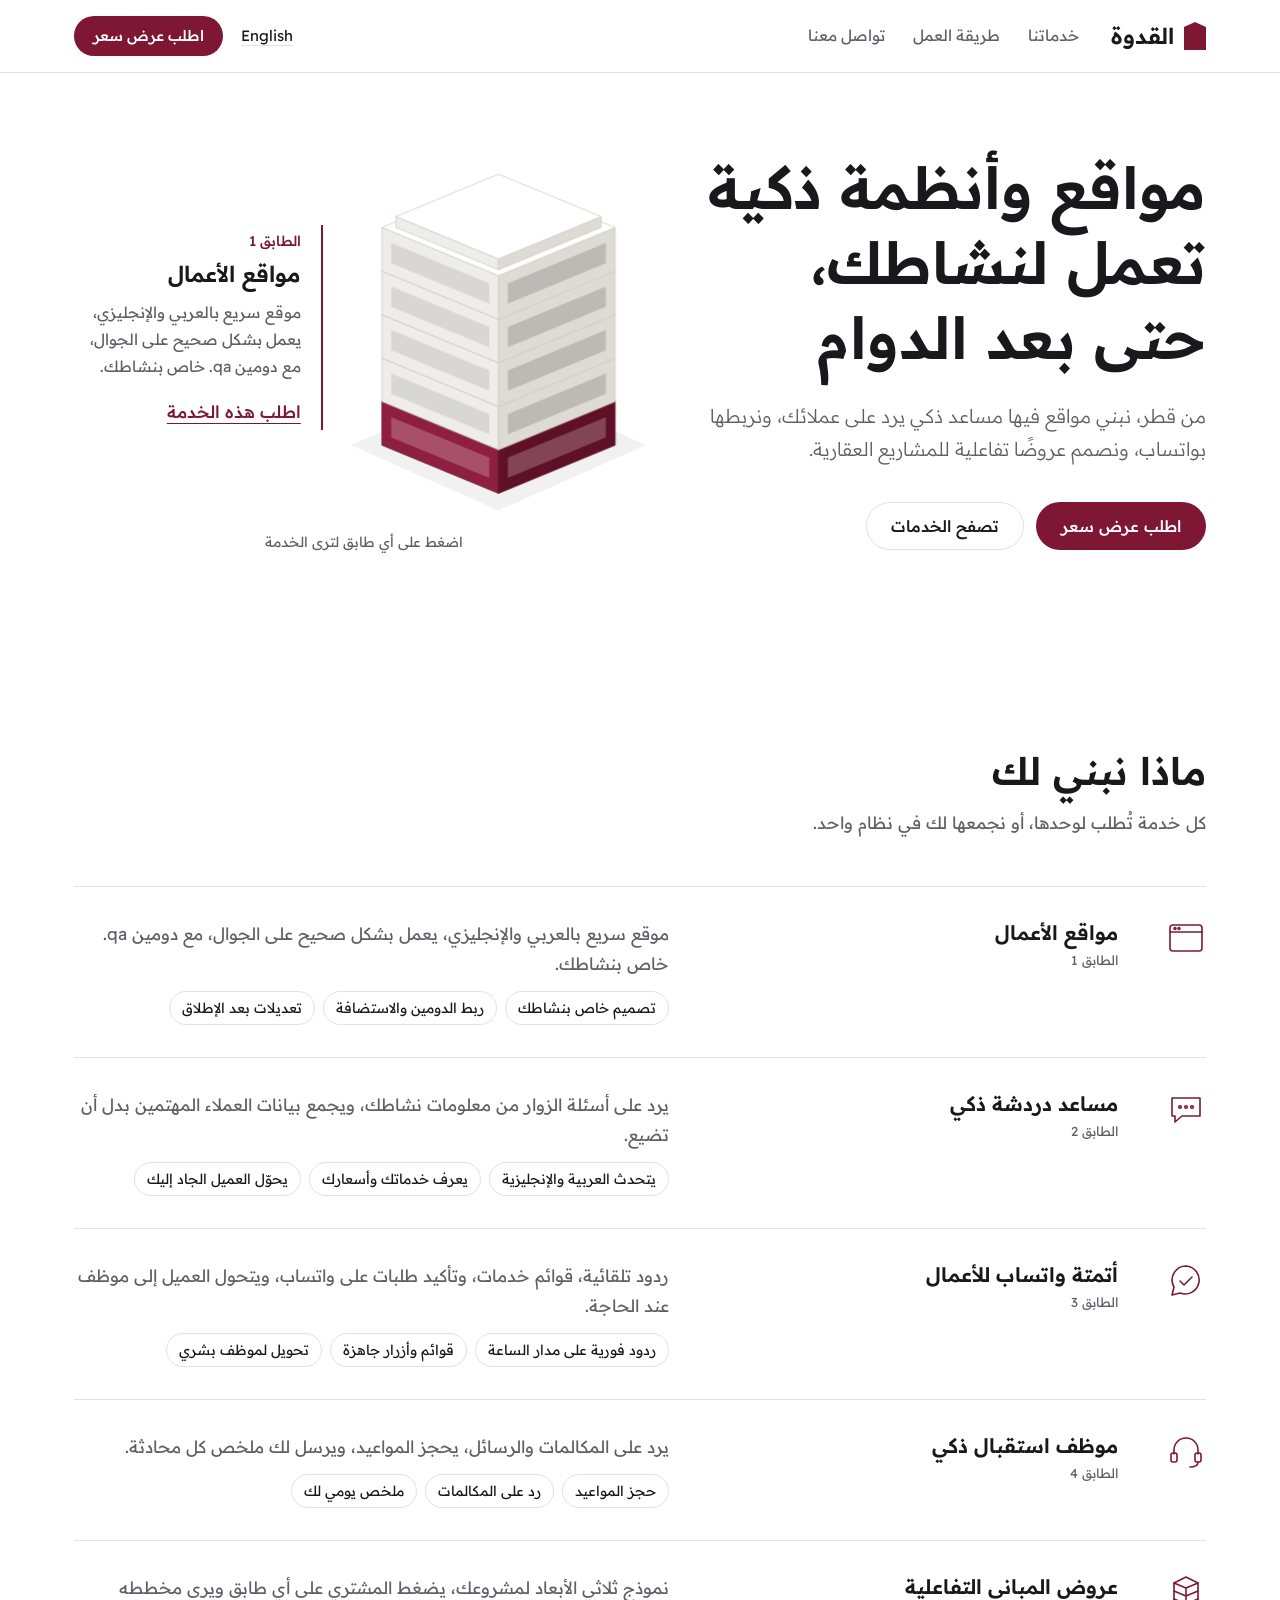
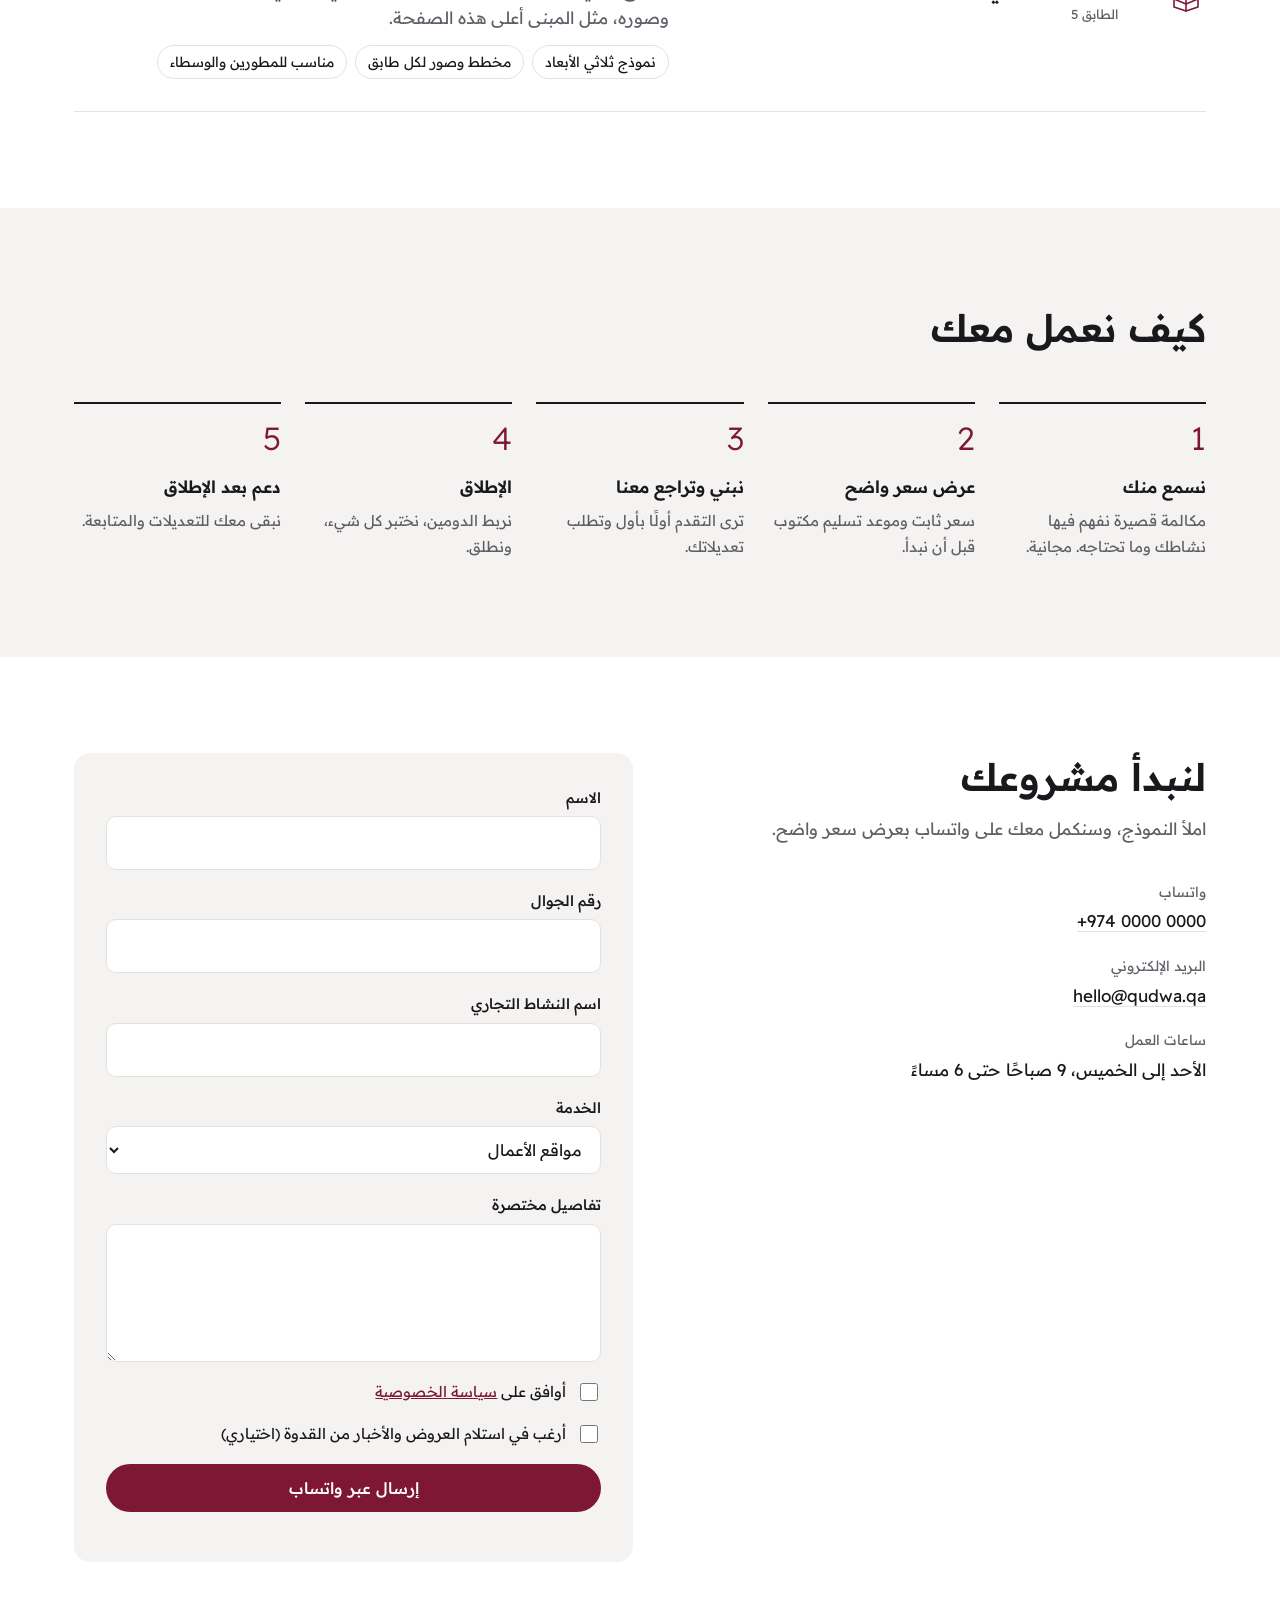
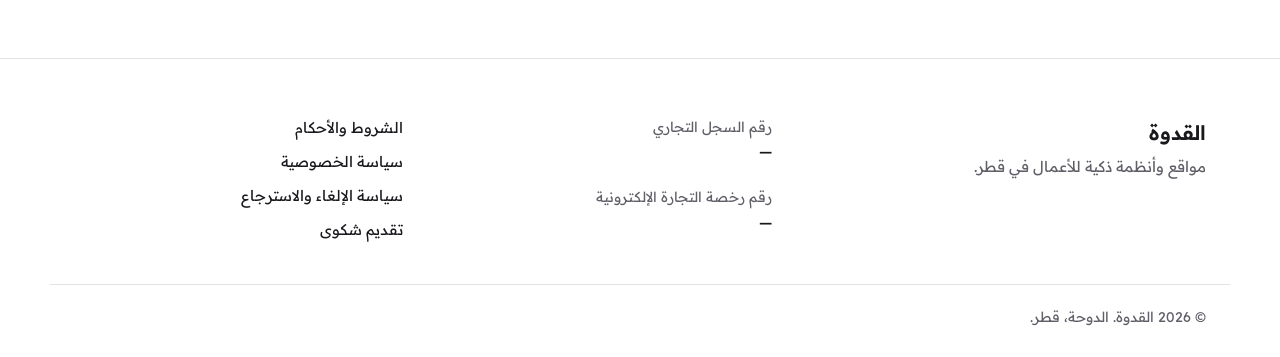
==== index.html @ f8dc0f09 "Add files via upload" ====
<!doctype html>
<html lang="ar" dir="rtl">
<head>
  <meta charset="utf-8">
  <meta name="viewport" content="width=device-width, initial-scale=1">
  <title>القدوة | Qudwa</title>
  <meta name="description" content="القدوة: مواقع وأنظمة ذكية للأعمال في قطر. مواقع، مساعد دردشة ذكي، أتمتة واتساب، موظف استقبال ذكي، وعروض تفاعلية للمباني.">
  <link rel="preconnect" href="https://fonts.googleapis.com">
  <link rel="preconnect" href="https://fonts.gstatic.com" crossorigin>
  <link href="https://fonts.googleapis.com/css2?family=Readex+Pro:wght@300;400;500;600;700&display=swap" rel="stylesheet">
  <link rel="stylesheet" href="styles.css">
</head>
<body>
  <a class="skip" href="#main" data-i18n="skip">تخطَّ إلى المحتوى</a>

  <header class="site-header">
    <div class="wrap header-inner">
      <a class="brand" href="#top" aria-label="Qudwa">
        <span class="brand-mark" aria-hidden="true"></span>
        <span class="brand-name" data-i18n="brand">القدوة</span>
      </a>
      <nav class="nav" aria-label="Main">
        <a href="#services" data-i18n="navServices">خدماتنا</a>
        <a href="#process" data-i18n="navProcess">طريقة العمل</a>
        <a href="#contact" data-i18n="navContact">تواصل معنا</a>
      </nav>
      <div class="header-actions">
        <button class="lang-btn" id="langBtn" type="button" lang="en">English</button>
        <a class="btn btn-primary btn-sm" href="#contact" data-i18n="ctaQuote">اطلب عرض سعر</a>
      </div>
    </div>
  </header>

  <main id="main">
    <!-- HERO: the building is the services menu -->
    <section class="hero" id="top">
      <div class="wrap hero-grid">
        <div class="hero-copy">
          <h1 data-i18n="heroTitle">مواقع وأنظمة ذكية تعمل لنشاطك، حتى بعد الدوام</h1>
          <p class="lead" data-i18n="heroLead">من قطر، نبني مواقع فيها مساعد ذكي يرد على عملائك، ونربطها بواتساب، ونصمم عروضًا تفاعلية للمشاريع العقارية.</p>
          <div class="hero-actions">
            <a class="btn btn-primary" href="#contact" data-i18n="ctaQuote">اطلب عرض سعر</a>
            <a class="btn btn-ghost" href="#services" data-i18n="ctaServices">تصفح الخدمات</a>
          </div>
        </div>

        <div class="tower-wrap">
          <svg class="tower" id="tower" viewBox="0 0 400 450" role="group" aria-labelledby="towerHint"></svg>
          <div class="floor-panel" id="floorPanel" aria-live="polite">
            <p class="floor-num" id="floorNum"></p>
            <h2 class="floor-title" id="floorTitle"></h2>
            <p class="floor-text" id="floorText"></p>
            <a class="floor-link" id="floorLink" href="#contact" data-i18n="floorCta">اطلب هذه الخدمة</a>
          </div>
          <p class="tower-hint" id="towerHint" data-i18n="towerHint">اضغط على أي طابق لترى الخدمة</p>
        </div>
      </div>
    </section>

    <!-- SERVICES -->
    <section class="section" id="services">
      <div class="wrap">
        <h2 class="section-title" data-i18n="servicesTitle">ماذا نبني لك</h2>
        <p class="section-lead" data-i18n="servicesLead">كل خدمة تُطلب لوحدها، أو نجمعها لك في نظام واحد.</p>
        <div class="service-list" id="serviceList"></div>
      </div>
    </section>

    <!-- PROCESS (a real sequence) -->
    <section class="section section-stone" id="process">
      <div class="wrap">
        <h2 class="section-title" data-i18n="processTitle">كيف نعمل معك</h2>
        <ol class="steps" id="steps"></ol>
      </div>
    </section>

    <!-- CONTACT / QUOTE -->
    <section class="section" id="contact">
      <div class="wrap contact-grid">
        <div class="contact-copy">
          <h2 class="section-title" data-i18n="contactTitle">لنبدأ مشروعك</h2>
          <p class="section-lead" data-i18n="contactLead">املأ النموذج، وسنكمل معك على واتساب بعرض سعر واضح.</p>
          <dl class="contact-direct">
            <div>
              <dt data-i18n="labelWhatsapp">واتساب</dt>
              <dd><a href="#" class="js-wa-link" dir="ltr">+974 0000 0000</a></dd>
            </div>
            <div>
              <dt data-i18n="labelEmail">البريد الإلكتروني</dt>
              <dd><a href="mailto:hello@qudwa.qa" dir="ltr">hello@qudwa.qa</a></dd>
            </div>
            <div>
              <dt data-i18n="labelHours">ساعات العمل</dt>
              <dd data-i18n="hours">الأحد إلى الخميس، 9 صباحًا حتى 6 مساءً</dd>
            </div>
          </dl>
        </div>

        <form class="quote-form" id="quoteForm" novalidate>
          <div class="field">
            <label for="fName" data-i18n="fName">الاسم</label>
            <input id="fName" name="name" type="text" autocomplete="name" required>
          </div>
          <div class="field">
            <label for="fPhone" data-i18n="fPhone">رقم الجوال</label>
            <input id="fPhone" name="phone" type="tel" autocomplete="tel" dir="ltr" required>
          </div>
          <div class="field">
            <label for="fBiz" data-i18n="fBiz">اسم النشاط التجاري</label>
            <input id="fBiz" name="business" type="text" autocomplete="organization">
          </div>
          <div class="field">
            <label for="fService" data-i18n="fService">الخدمة</label>
            <select id="fService" name="service"></select>
          </div>
          <div class="field">
            <label for="fMsg" data-i18n="fMsg">تفاصيل مختصرة</label>
            <textarea id="fMsg" name="message" rows="4"></textarea>
          </div>
          <label class="check">
            <input type="checkbox" id="fPrivacy" required>
            <span data-i18n-html="fPrivacy">أوافق على <a href="privacy.html">سياسة الخصوصية</a></span>
          </label>
          <label class="check">
            <input type="checkbox" id="fMarketing">
            <span data-i18n="fMarketing">أرغب في استلام العروض والأخبار من القدوة (اختياري)</span>
          </label>
          <p class="form-error" id="formError" role="alert"></p>
          <button class="btn btn-primary btn-block" type="submit" data-i18n="fSubmit">إرسال عبر واتساب</button>
          <a class="wa-open" id="waOpen" href="#" target="_blank" rel="noopener" hidden></a>
        </form>
      </div>
    </section>
  </main>

  <footer class="site-footer">
    <div class="wrap footer-grid">
      <div>
        <p class="footer-brand" data-i18n="brand">القدوة</p>
        <p class="footer-tag" data-i18n="footerTag">مواقع وأنظمة ذكية للأعمال في قطر.</p>
      </div>
      <dl class="legal">
        <div><dt data-i18n="crLabel">رقم السجل التجاري</dt><dd>—</dd></div>
        <div><dt data-i18n="licLabel">رقم رخصة التجارة الإلكترونية</dt><dd>—</dd></div>
      </dl>
      <nav class="footer-links" aria-label="Legal">
        <a href="terms.html" data-i18n="linkTerms">الشروط والأحكام</a>
        <a href="privacy.html" data-i18n="linkPrivacy">سياسة الخصوصية</a>
        <a href="refunds.html" data-i18n="linkRefunds">سياسة الإلغاء والاسترجاع</a>
        <a href="complaints.html" data-i18n="linkComplaints">تقديم شكوى</a>
      </nav>
    </div>
    <div class="wrap footer-bottom">
      <p data-i18n="copyright">© 2026 القدوة. الدوحة، قطر.</p>
    </div>
  </footer>

  <script src="script.js"></script>
</body>
</html>
---- styles.css ----
/* Qudwa — clean, premium. Qatar maroon is the only accent. */
:root {
  --bg: #ffffff;
  --stone: #f4f3f1;
  --ink: #18181d;
  --muted: #5f5f68;
  --line: #e4e2de;
  --maroon: #7d1734;
  --maroon-deep: #5e1027;
  --maroon-soft: #f7ecef;
  --radius: 10px;
  --wrap: 1180px;
  color-scheme: light;
}

*, *::before, *::after { box-sizing: border-box; }
html { scroll-behavior: smooth; }
@media (prefers-reduced-motion: reduce) { html { scroll-behavior: auto; } }

body::before { content: ""; position: fixed; inset: 0 0 auto; height: env(safe-area-inset-top, 0px); z-index: 60; background: var(--bg); }
body {
  margin: 0;
  background: var(--bg);
  color: var(--ink);
  font-family: "Readex Pro", system-ui, sans-serif;
  font-size: 1.0625rem;
  line-height: 1.75;
  -webkit-font-smoothing: antialiased;
}
html[lang="en"] body { line-height: 1.6; }

img, svg { display: block; max-width: 100%; }
a { color: inherit; }
h1, h2, h3, p { margin: 0; }

:focus-visible { outline: 2px solid var(--maroon); outline-offset: 3px; border-radius: 4px; }

.wrap { width: 100%; max-width: var(--wrap); margin-inline: auto;
  padding-left: max(24px, env(safe-area-inset-left, 0px)); padding-right: max(24px, env(safe-area-inset-right, 0px)); }
@media (max-width: 600px) { .wrap { padding-left: max(16px, env(safe-area-inset-left, 0px)); padding-right: max(16px, env(safe-area-inset-right, 0px)); } }

.skip {
  position: absolute; inset-inline-start: 16px; top: -60px;
  background: var(--ink); color: #fff; padding: 8px 14px; border-radius: 6px; z-index: 100;
}
.skip:focus { top: 12px; }

/* ---------- Buttons ---------- */
.btn {
  display: inline-flex; align-items: center; justify-content: center;
  min-height: 48px; padding: 0 24px; border-radius: 999px;
  font: inherit; font-weight: 500; font-size: 1rem; text-decoration: none;
  border: 1px solid transparent; cursor: pointer; transition: background .15s, color .15s, border-color .15s;
}
.btn-primary { background: var(--maroon); color: #fff; }
.btn-primary:hover { background: var(--maroon-deep); }
.btn-ghost { border-color: var(--line); color: var(--ink); background: transparent; }
.btn-ghost:hover { border-color: var(--ink); }
.btn-sm { min-height: 40px; padding: 0 18px; font-size: .9375rem; }
.btn-block { width: 100%; }

/* ---------- Header ---------- */
.site-header {
  position: sticky; top: env(safe-area-inset-top, 0px); z-index: 50;
  background: rgba(255,255,255,.92);
  backdrop-filter: saturate(1.4) blur(10px);
  border-bottom: 1px solid var(--line);
}
.header-inner { display: flex; align-items: center; gap: 32px; min-height: 72px; }
.brand { display: flex; align-items: center; gap: 10px; text-decoration: none; }
.brand-mark {
  width: 22px; height: 28px; background: var(--maroon);
  clip-path: polygon(50% 0, 100% 18%, 100% 100%, 0 100%, 0 18%);
}
.brand-name { font-weight: 600; font-size: 1.375rem; letter-spacing: 0; }
html[lang="en"] .brand-name { letter-spacing: -.01em; }
.nav { display: flex; gap: 28px; margin-inline-end: auto; }
.nav a { text-decoration: none; color: var(--muted); font-size: .9688rem; }
.nav a:hover { color: var(--ink); }
.header-actions { display: flex; align-items: center; gap: 12px; }
.lang-btn {
  font: inherit; font-size: .9375rem; background: none; border: 0; color: var(--ink);
  padding: 8px 6px; cursor: pointer; text-decoration: underline; text-underline-offset: 4px;
  text-decoration-color: var(--line);
}
.lang-btn:hover { text-decoration-color: var(--ink); }

@media (max-width: 820px) {
  .nav { display: none; }
  .header-inner { justify-content: space-between; gap: 12px; }
}
@media (max-width: 420px) {
  .header-actions .btn { display: none; }
}

/* ---------- Hero ---------- */
.hero { padding: 72px 0 96px; }
.hero-grid {
  display: grid; grid-template-columns: 1fr 1.15fr; gap: 48px; align-items: center;
}
.hero h1 {
  font-size: clamp(2.125rem, 4.6vw, 3.625rem);
  font-weight: 600; line-height: 1.3; max-width: 15ch;
}
html[lang="en"] .hero h1 { line-height: 1.12; letter-spacing: -.02em; max-width: 16ch; }
.lead { margin-top: 24px; font-size: 1.1875rem; color: var(--muted); max-width: 46ch; font-weight: 300; }
.hero-actions { display: flex; flex-wrap: wrap; gap: 12px; margin-top: 36px; }

.tower-wrap {
  position: relative;
  display: grid; grid-template-columns: minmax(0, 1.25fr) minmax(0, 1fr);
  align-items: center; gap: 20px;
}
.tower { width: 100%; height: auto; overflow: visible; }
.tower-hint {
  grid-column: 1 / -1; font-size: .875rem; color: var(--muted); text-align: center;
}

.floor { cursor: pointer; outline: none; }
.floor .f-top   { fill: #ffffff; stroke: #cfcbc4; stroke-width: 1; }
.floor .f-left  { fill: #efedea; stroke: #cfcbc4; stroke-width: 1; }
.floor .f-right { fill: #dedad4; stroke: #cfcbc4; stroke-width: 1; }
.floor .f-glass { fill: rgba(24,24,29,.10); }
.floor .f-glass-r { fill: rgba(24,24,29,.16); }
.floor { transition: transform .25s ease; }
.floor:hover .f-left, .floor:focus-visible .f-left { fill: #e8d6db; }
.floor:hover .f-right, .floor:focus-visible .f-right { fill: #d9bfc7; }
.floor.is-active .f-top   { fill: #a63558; stroke: var(--maroon-deep); }
.floor.is-active .f-left  { fill: #8f1f40; stroke: var(--maroon-deep); }
.floor.is-active .f-right { fill: var(--maroon-deep); stroke: var(--maroon-deep); }
.floor.is-active .f-glass, .floor.is-active .f-glass-r { fill: rgba(255,255,255,.22); }
.floor:focus-visible .f-left { stroke: var(--maroon); stroke-width: 2; }
.roof .f-top   { fill: #fff;    stroke: #cfcbc4; }
.roof .f-left  { fill: #efedea; stroke: #cfcbc4; }
.roof .f-right { fill: #dedad4; stroke: #cfcbc4; }
.ground { fill: rgba(24,24,29,.06); }

/* the one orchestrated moment: floors stack up on load */
@media (prefers-reduced-motion: no-preference) {
  .tower.is-building .floor, .tower.is-building .roof {
    animation: rise .55s cubic-bezier(.2,.8,.2,1) both;
    animation-delay: calc(var(--i) * 110ms + 150ms);
  }
  .floor-panel.is-entering { animation: fadeIn .4s ease both .85s; }
}
@keyframes rise { from { opacity: 0; transform: translateY(-36px); } to { opacity: 1; transform: none; } }
@keyframes fadeIn { from { opacity: 0; } to { opacity: 1; } }

.floor-panel {
  border-inline-start: 2px solid var(--maroon);
  padding: 4px 0 4px 0; padding-inline-start: 20px;
  min-height: 200px;
}
.floor-num { font-size: .875rem; color: var(--maroon); font-weight: 500; }
.floor-title { font-size: 1.375rem; font-weight: 600; margin-top: 6px; line-height: 1.35; }
.floor-text { margin-top: 10px; color: var(--muted); font-size: .9688rem; }
.floor-link {
  display: inline-block; margin-top: 16px; color: var(--maroon); font-weight: 500;
  text-underline-offset: 5px;
}

@media (max-width: 960px) {
  .hero { padding: 48px 0 72px; }
  .hero-grid { grid-template-columns: 1fr; gap: 48px; }
  .hero h1 { max-width: 20ch; }
}
@media (max-width: 560px) {
  .tower-wrap { grid-template-columns: 1fr; }
  .tower { max-width: 300px; margin-inline: auto; }
  .floor-panel { min-height: 0; }
}

/* ---------- Sections ---------- */
.section { padding: 96px 0; }
.section-stone { background: var(--stone); }
.section-title { font-size: clamp(1.75rem, 3vw, 2.375rem); font-weight: 600; line-height: 1.3; }
html[lang="en"] .section-title { letter-spacing: -.015em; line-height: 1.2; }
.section-lead { margin-top: 12px; color: var(--muted); max-width: 52ch; }
@media (max-width: 600px) { .section { padding: 64px 0; } }

/* Services: rows, not cards */
.service-list { margin-top: 48px; border-top: 1px solid var(--line); }
.service {
  display: grid; grid-template-columns: 64px minmax(0, 1fr) minmax(0, 1.4fr);
  gap: 24px; padding: 32px 0; border-bottom: 1px solid var(--line);
  scroll-margin-top: 96px;
}
.service.is-highlight { background: linear-gradient(to left, var(--maroon-soft), transparent 70%); }
html[dir="ltr"] .service.is-highlight { background: linear-gradient(to right, var(--maroon-soft), transparent 70%); }
.service-icon { width: 40px; height: 40px; color: var(--maroon); }
.service h3 { font-size: 1.25rem; font-weight: 600; line-height: 1.4; }
.service-floor { display: block; font-size: .8125rem; color: var(--muted); font-weight: 400; margin-top: 4px; }
.service p { color: var(--muted); }
.service ul { margin: 12px 0 0; padding: 0; list-style: none; display: flex; flex-wrap: wrap; gap: 8px; }
.service li {
  font-size: .875rem; padding: 4px 12px; border: 1px solid var(--line); border-radius: 999px; color: var(--ink);
}
@media (max-width: 760px) {
  .service { grid-template-columns: 40px 1fr; gap: 16px; }
  .service-body { grid-column: 2; }
}

/* Process: genuinely ordered */
.steps {
  list-style: none; margin: 48px 0 0; padding: 0;
  display: grid; grid-template-columns: repeat(5, minmax(0, 1fr)); gap: 24px;
}
.step { border-top: 2px solid var(--ink); padding-top: 18px; }
.step-n { font-size: 2rem; font-weight: 300; color: var(--maroon); line-height: 1; }
.step h3 { font-size: 1.0625rem; font-weight: 600; margin-top: 14px; }
.step p { font-size: .9375rem; color: var(--muted); margin-top: 6px; }
@media (max-width: 960px) { .steps { grid-template-columns: repeat(2, minmax(0, 1fr)); } }
@media (max-width: 520px) { .steps { grid-template-columns: 1fr; } }

/* Contact */
.contact-grid { display: grid; grid-template-columns: 1fr 1.1fr; gap: 64px; align-items: start; }
.contact-direct { margin: 36px 0 0; display: grid; gap: 18px; }
.contact-direct dt { font-size: .875rem; color: var(--muted); }
.contact-direct dd { margin: 2px 0 0; font-size: 1.0625rem; }
.contact-direct a { text-decoration: none; border-bottom: 1px solid var(--line); }
.contact-direct a:hover { border-color: var(--ink); }
@media (max-width: 860px) { .contact-grid { grid-template-columns: 1fr; gap: 40px; } }

.quote-form {
  background: var(--stone); border-radius: 16px; padding: 32px; display: grid; gap: 18px;
}
@media (max-width: 520px) { .quote-form { padding: 20px; } }
.field { display: grid; gap: 6px; }
.field label { font-size: .9063rem; font-weight: 500; }
.field input, .field select, .field textarea {
  font: inherit; font-size: 1rem; color: var(--ink);
  background: #fff; border: 1px solid var(--line); border-radius: var(--radius);
  padding: 12px 14px; width: 100%;
}
.field textarea { resize: vertical; }
.field input:focus, .field select:focus, .field textarea:focus {
  outline: none; border-color: var(--maroon); box-shadow: 0 0 0 3px var(--maroon-soft);
}
html[dir="rtl"] .field input[dir="ltr"] { text-align: right; }
.field input[aria-invalid="true"] { border-color: #b3261e; }
.check { display: flex; gap: 10px; align-items: flex-start; font-size: .9375rem; line-height: 1.6; }
.check input { width: 18px; height: 18px; margin-top: 3px; accent-color: var(--maroon); flex: none; }
.check a { color: var(--maroon); }
.form-error { color: #b3261e; font-size: .9375rem; min-height: 0; }
.form-error:empty { display: none; }

/* Footer */
.site-footer { border-top: 1px solid var(--line); padding: 56px 0 28px; font-size: .9375rem; }
.footer-grid { display: grid; grid-template-columns: 1.2fr 1fr 1fr; gap: 40px; }
.footer-brand { font-weight: 600; font-size: 1.25rem; }
.footer-tag { color: var(--muted); margin-top: 4px; }
.legal { margin: 0; display: grid; gap: 12px; }
.legal dt { color: var(--muted); font-size: .875rem; }
.legal dd { margin: 0; font-weight: 500; }
.footer-links { display: grid; gap: 8px; align-content: start; }
.footer-links a { text-decoration: none; color: var(--ink); }
.footer-links a:hover { text-decoration: underline; text-underline-offset: 4px; }
.footer-bottom { margin-top: 40px; padding-top: 20px; border-top: 1px solid var(--line); color: var(--muted); font-size: .875rem; }
@media (max-width: 760px) { .footer-grid { grid-template-columns: 1fr; gap: 28px; } }

.wa-open { display: inline-flex; justify-self: start; color: var(--maroon); font-weight: 500; text-underline-offset: 5px; }
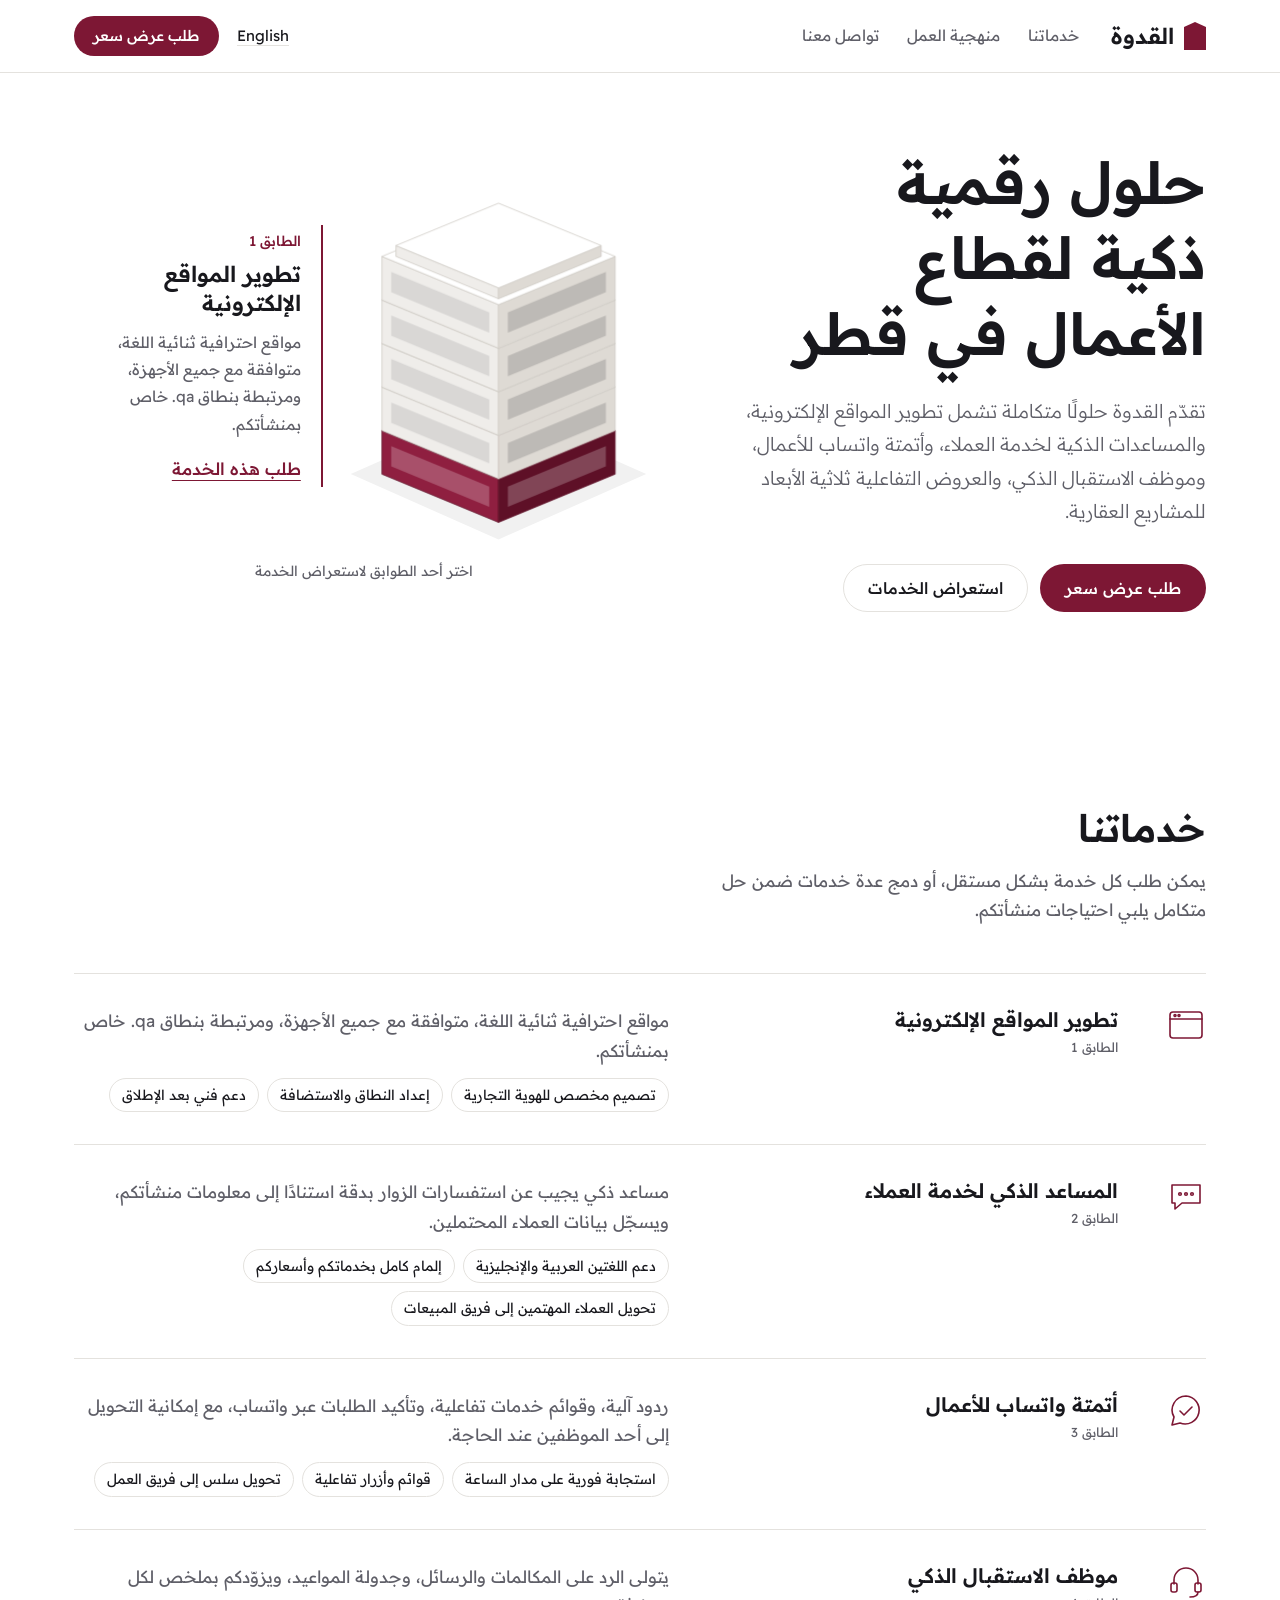
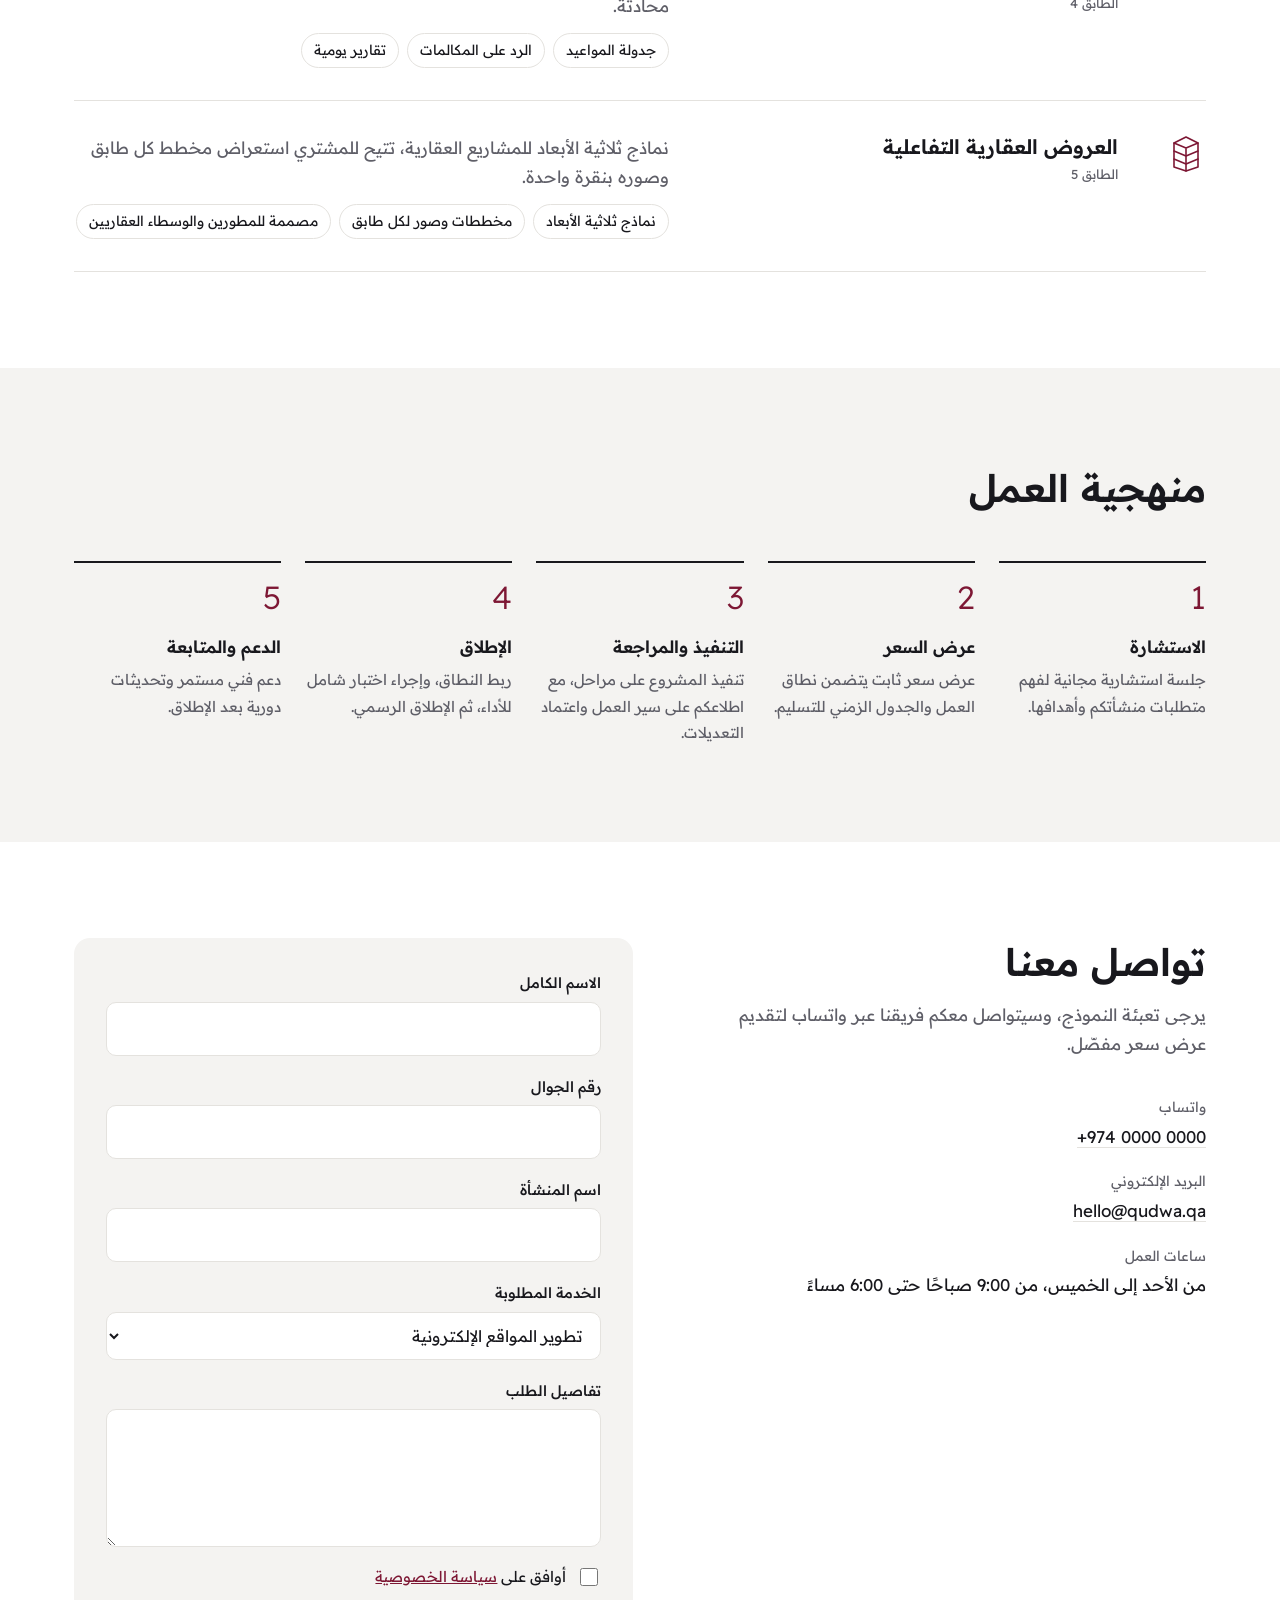
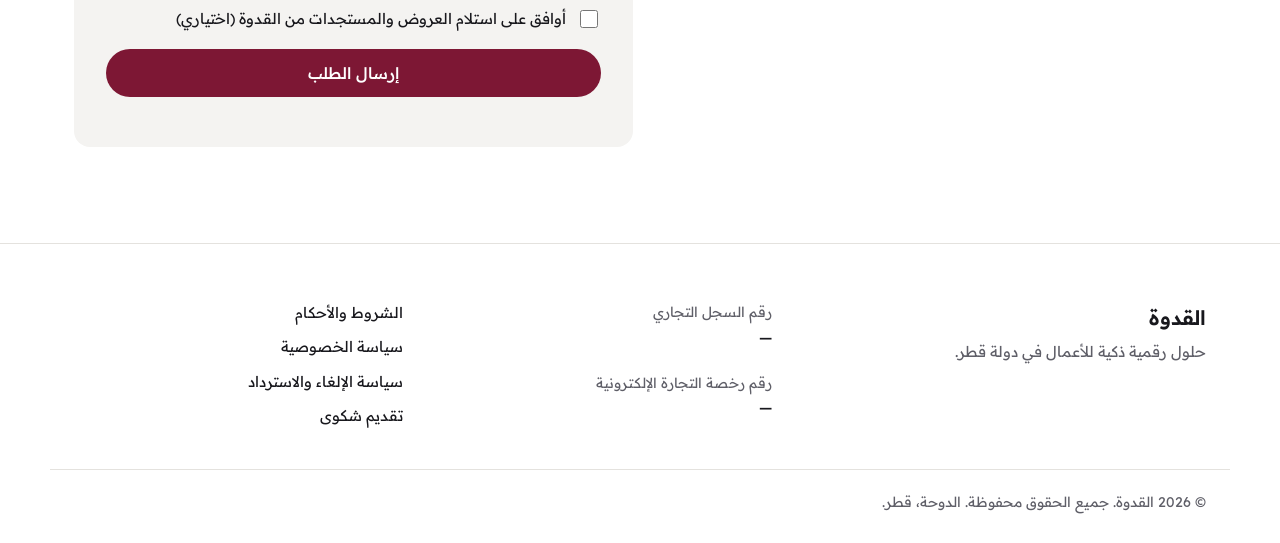
==== commit 666dc78d: "Rewrite site copy in a professional tone (Arabic and English) Co-Authored-By: Claude Opus 5.5 <norep" ====
--- a/index.html
+++ b/index.html
@@ -4,14 +4,14 @@
   <meta charset="utf-8">
   <meta name="viewport" content="width=device-width, initial-scale=1">
   <title>القدوة | Qudwa</title>
-  <meta name="description" content="القدوة: مواقع وأنظمة ذكية للأعمال في قطر. مواقع، مساعد دردشة ذكي، أتمتة واتساب، موظف استقبال ذكي، وعروض تفاعلية للمباني.">
+  <meta name="description" content="القدوة: حلول رقمية ذكية للأعمال في دولة قطر. مواقع، مساعد دردشة ذكي، أتمتة واتساب، موظف استقبال ذكي، وعروض تفاعلية للمباني.">
   <link rel="preconnect" href="https://fonts.googleapis.com">
   <link rel="preconnect" href="https://fonts.gstatic.com" crossorigin>
   <link href="https://fonts.googleapis.com/css2?family=Readex+Pro:wght@300;400;500;600;700&display=swap" rel="stylesheet">
   <link rel="stylesheet" href="styles.css">
 </head>
 <body>
-  <a class="skip" href="#main" data-i18n="skip">تخطَّ إلى المحتوى</a>
+  <a class="skip" href="#main" data-i18n="skip">الانتقال إلى المحتوى</a>
 
   <header class="site-header">
     <div class="wrap header-inner">
@@ -21,12 +21,12 @@
       </a>
       <nav class="nav" aria-label="Main">
         <a href="#services" data-i18n="navServices">خدماتنا</a>
-        <a href="#process" data-i18n="navProcess">طريقة العمل</a>
+        <a href="#process" data-i18n="navProcess">منهجية العمل</a>
         <a href="#contact" data-i18n="navContact">تواصل معنا</a>
       </nav>
       <div class="header-actions">
         <button class="lang-btn" id="langBtn" type="button" lang="en">English</button>
-        <a class="btn btn-primary btn-sm" href="#contact" data-i18n="ctaQuote">اطلب عرض سعر</a>
+        <a class="btn btn-primary btn-sm" href="#contact" data-i18n="ctaQuote">طلب عرض سعر</a>
       </div>
     </div>
   </header>
@@ -36,11 +36,11 @@
     <section class="hero" id="top">
       <div class="wrap hero-grid">
         <div class="hero-copy">
-          <h1 data-i18n="heroTitle">مواقع وأنظمة ذكية تعمل لنشاطك، حتى بعد الدوام</h1>
+          <h1 data-i18n="heroTitle">حلول رقمية ذكية لقطاع الأعمال في قطر</h1>
           <p class="lead" data-i18n="heroLead">من قطر، نبني مواقع فيها مساعد ذكي يرد على عملائك، ونربطها بواتساب، ونصمم عروضًا تفاعلية للمشاريع العقارية.</p>
           <div class="hero-actions">
-            <a class="btn btn-primary" href="#contact" data-i18n="ctaQuote">اطلب عرض سعر</a>
-            <a class="btn btn-ghost" href="#services" data-i18n="ctaServices">تصفح الخدمات</a>
+            <a class="btn btn-primary" href="#contact" data-i18n="ctaQuote">طلب عرض سعر</a>
+            <a class="btn btn-ghost" href="#services" data-i18n="ctaServices">استعراض الخدمات</a>
           </div>
         </div>
 
@@ -126,7 +126,7 @@
             <span data-i18n="fMarketing">أرغب في استلام العروض والأخبار من القدوة (اختياري)</span>
           </label>
           <p class="form-error" id="formError" role="alert"></p>
-          <button class="btn btn-primary btn-block" type="submit" data-i18n="fSubmit">إرسال عبر واتساب</button>
+          <button class="btn btn-primary btn-block" type="submit" data-i18n="fSubmit">إرسال الطلب</button>
           <a class="wa-open" id="waOpen" href="#" target="_blank" rel="noopener" hidden></a>
         </form>
       </div>
@@ -137,7 +137,7 @@
     <div class="wrap footer-grid">
       <div>
         <p class="footer-brand" data-i18n="brand">القدوة</p>
-        <p class="footer-tag" data-i18n="footerTag">مواقع وأنظمة ذكية للأعمال في قطر.</p>
+        <p class="footer-tag" data-i18n="footerTag">حلول رقمية ذكية للأعمال في دولة قطر.</p>
       </div>
       <dl class="legal">
         <div><dt data-i18n="crLabel">رقم السجل التجاري</dt><dd>—</dd></div>
@@ -146,12 +146,12 @@
       <nav class="footer-links" aria-label="Legal">
         <a href="terms.html" data-i18n="linkTerms">الشروط والأحكام</a>
         <a href="privacy.html" data-i18n="linkPrivacy">سياسة الخصوصية</a>
-        <a href="refunds.html" data-i18n="linkRefunds">سياسة الإلغاء والاسترجاع</a>
+        <a href="refunds.html" data-i18n="linkRefunds">سياسة الإلغاء والاسترداد</a>
         <a href="complaints.html" data-i18n="linkComplaints">تقديم شكوى</a>
       </nav>
     </div>
     <div class="wrap footer-bottom">
-      <p data-i18n="copyright">© 2026 القدوة. الدوحة، قطر.</p>
+      <p data-i18n="copyright">© 2026 القدوة. جميع الحقوق محفوظة. الدوحة، قطر.</p>
     </div>
   </footer>
 
--- a/styles.css
+++ b/styles.css
@@ -100,7 +100,7 @@
 }
 .hero h1 {
   font-size: clamp(2.125rem, 4.6vw, 3.625rem);
-  font-weight: 600; line-height: 1.3; max-width: 15ch;
+  font-weight: 600; line-height: 1.3; max-width: 15ch; text-wrap: balance;
 }
 html[lang="en"] .hero h1 { line-height: 1.12; letter-spacing: -.02em; max-width: 16ch; }
 .lead { margin-top: 24px; font-size: 1.1875rem; color: var(--muted); max-width: 46ch; font-weight: 300; }
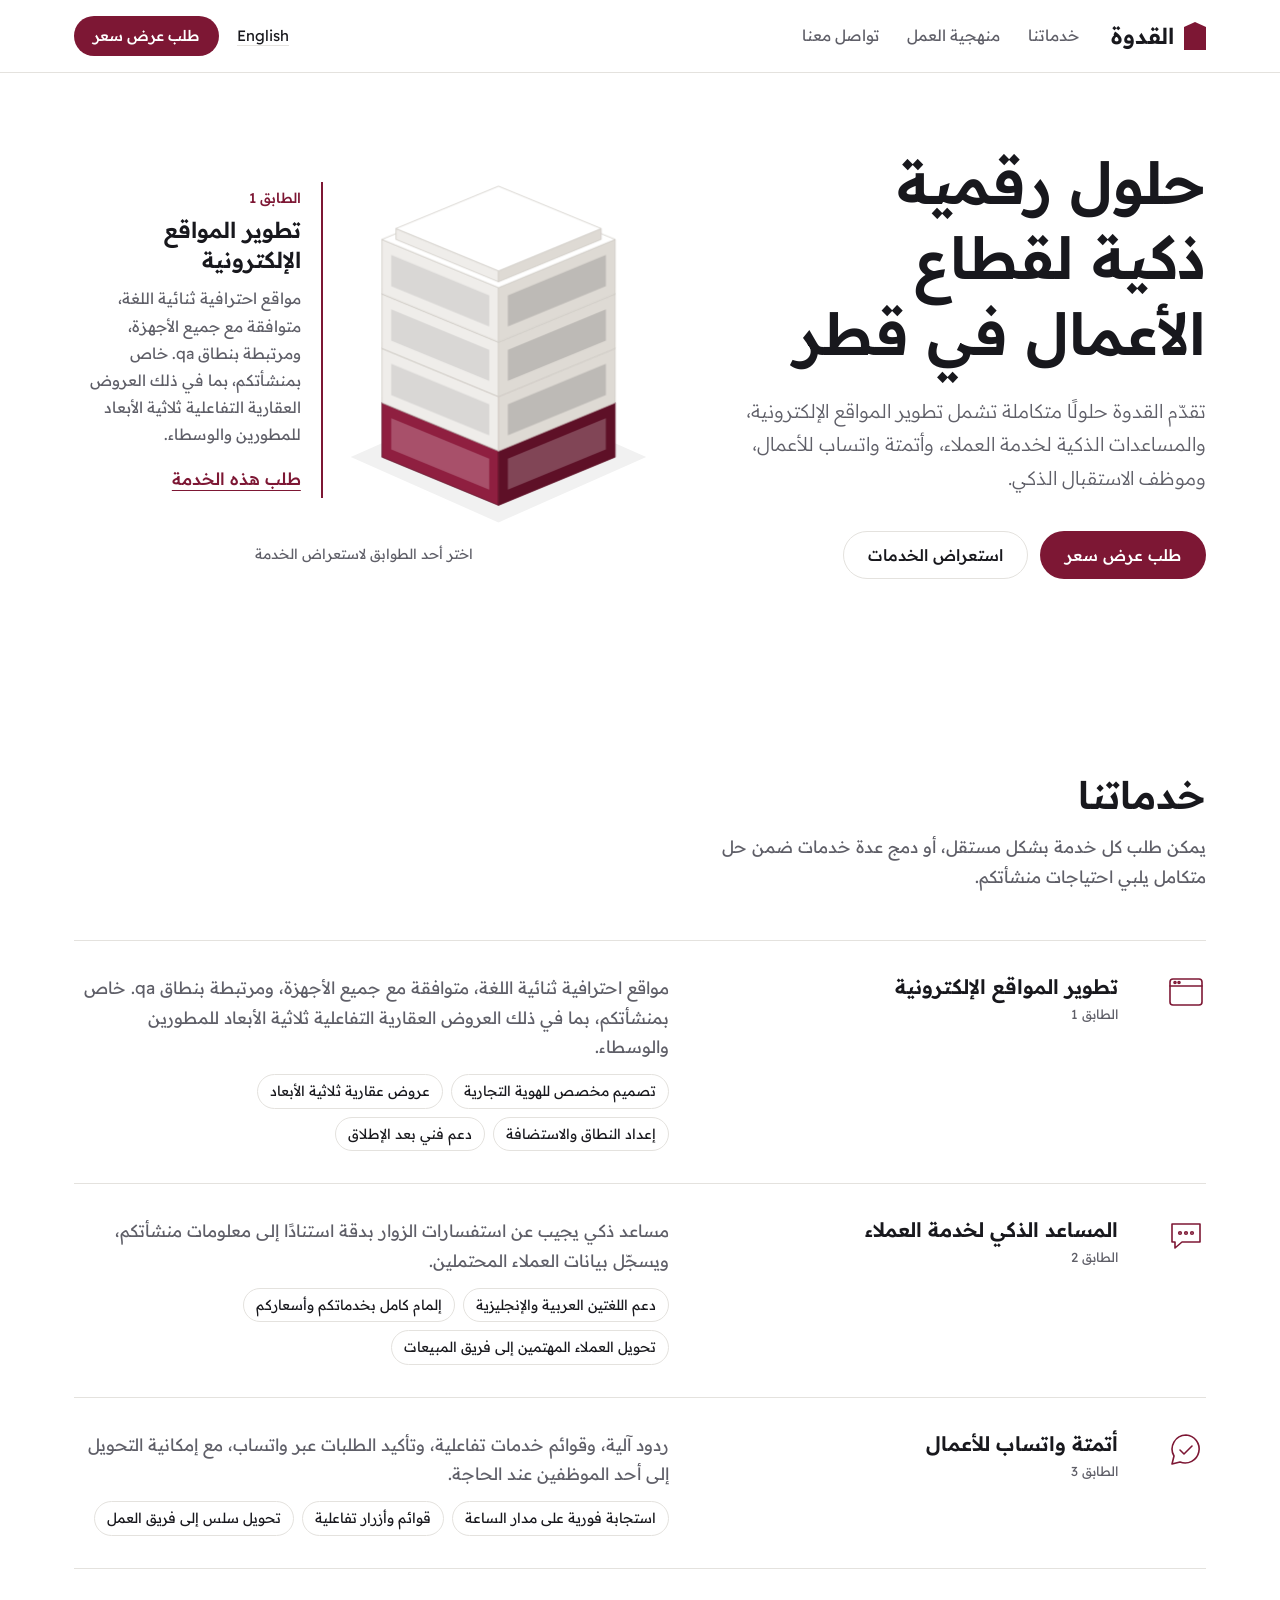
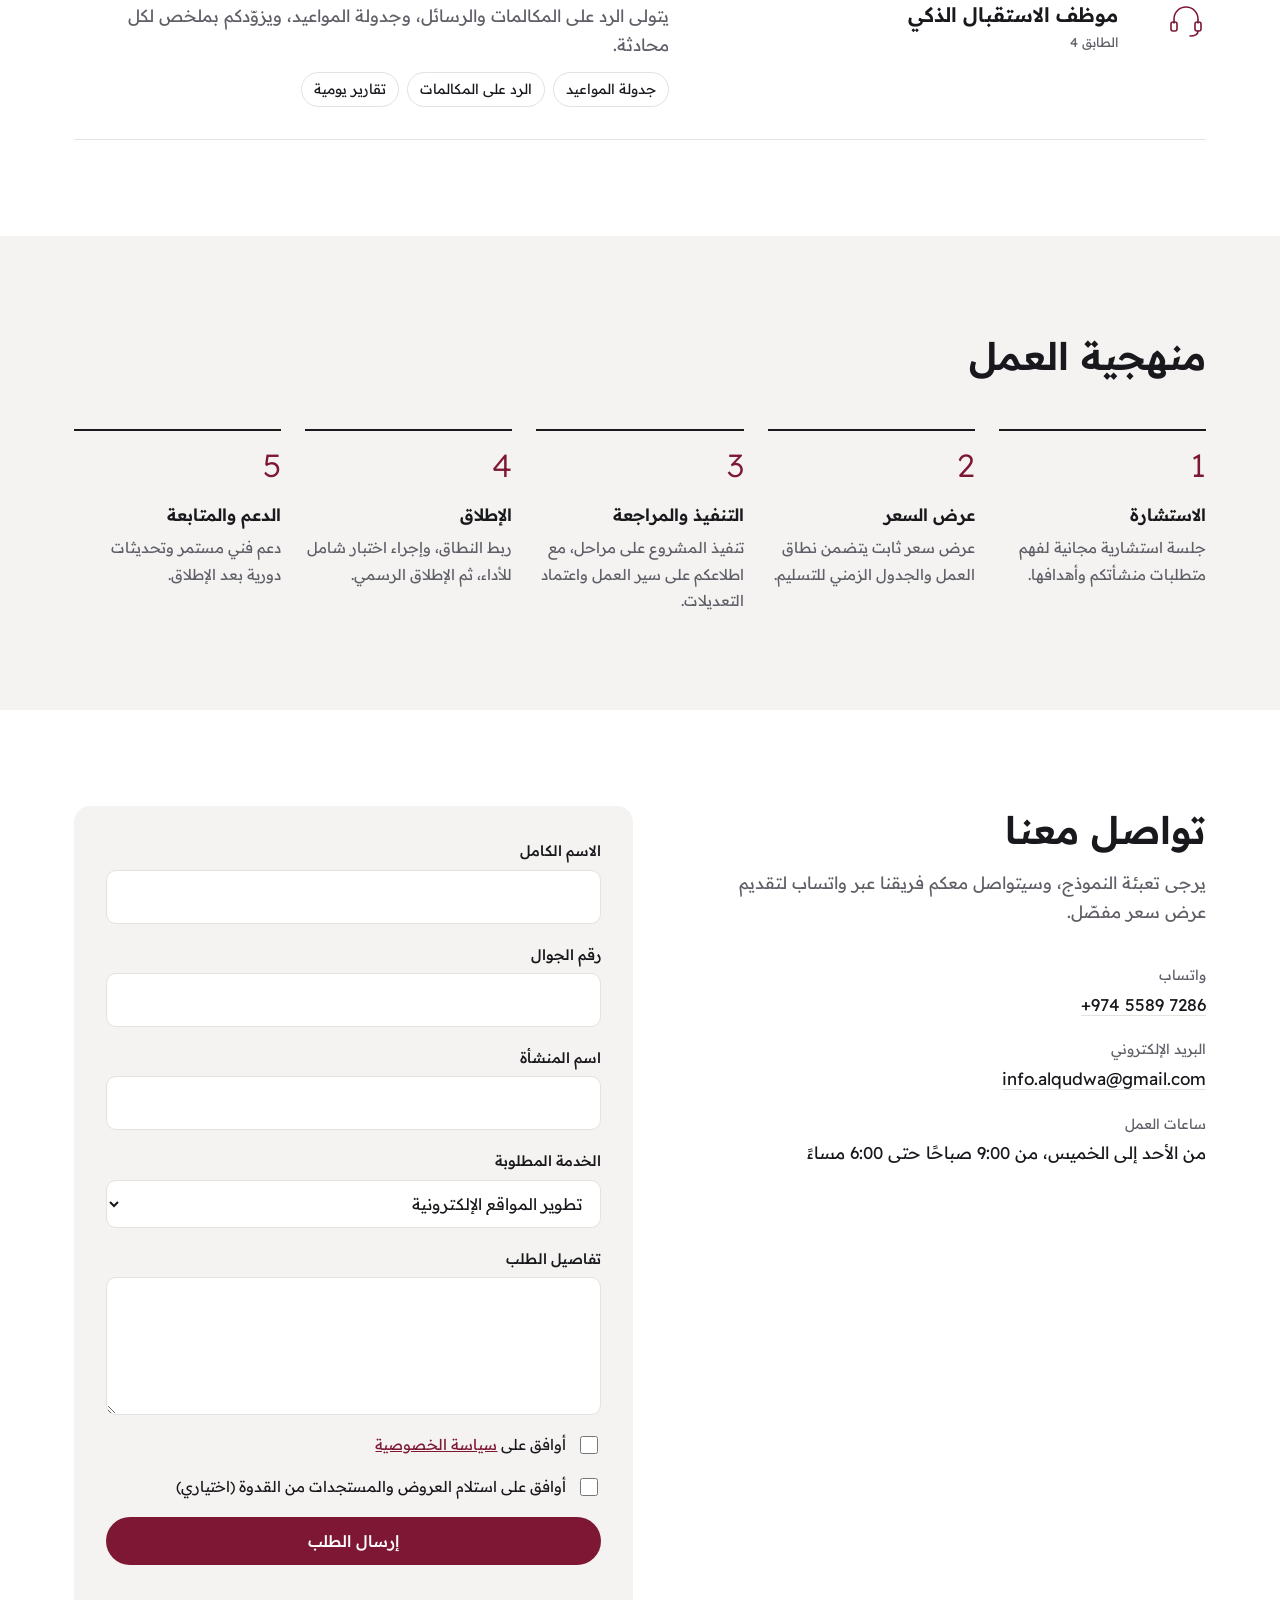
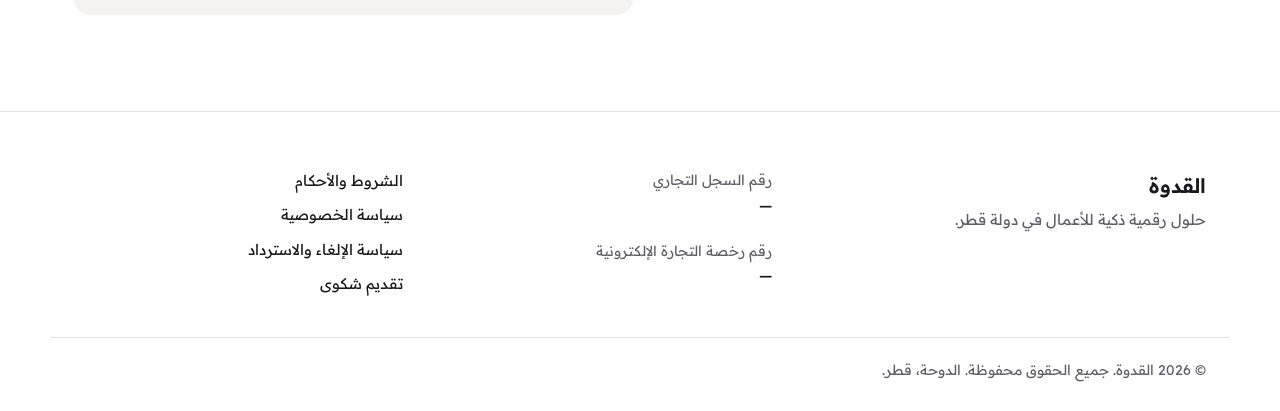
==== commit 23d32634: "Update contact email and WhatsApp number" ====
--- a/index.html
+++ b/index.html
@@ -83,11 +83,11 @@
           <dl class="contact-direct">
             <div>
               <dt data-i18n="labelWhatsapp">واتساب</dt>
-              <dd><a href="#" class="js-wa-link" dir="ltr">+974 0000 0000</a></dd>
+              <dd><a href="#" class="js-wa-link" dir="ltr">+974 5589 7286</a></dd>
             </div>
             <div>
               <dt data-i18n="labelEmail">البريد الإلكتروني</dt>
-              <dd><a href="mailto:hello@qudwa.qa" dir="ltr">hello@qudwa.qa</a></dd>
+              <dd><a href="mailto:info.alqudwa@gmail.com" dir="ltr">info.alqudwa@gmail.com</a></dd>
             </div>
             <div>
               <dt data-i18n="labelHours">ساعات العمل</dt>
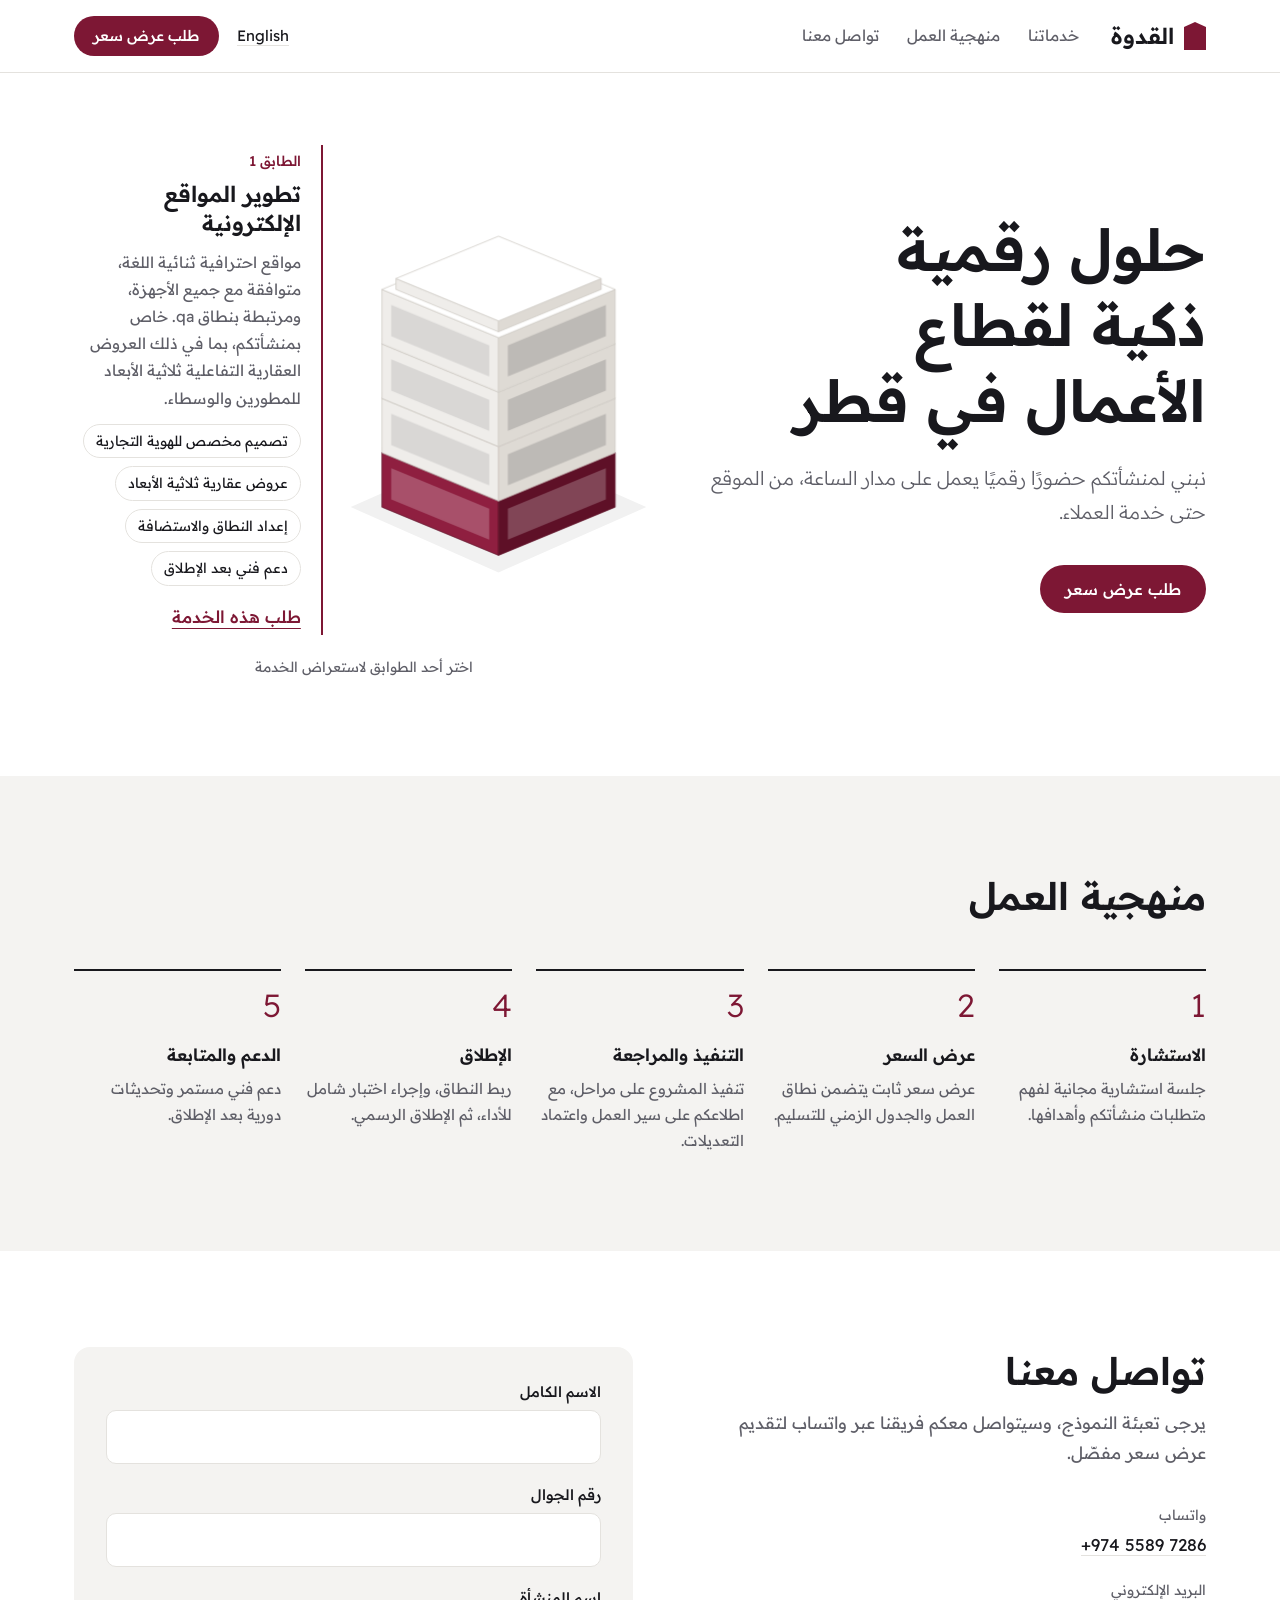
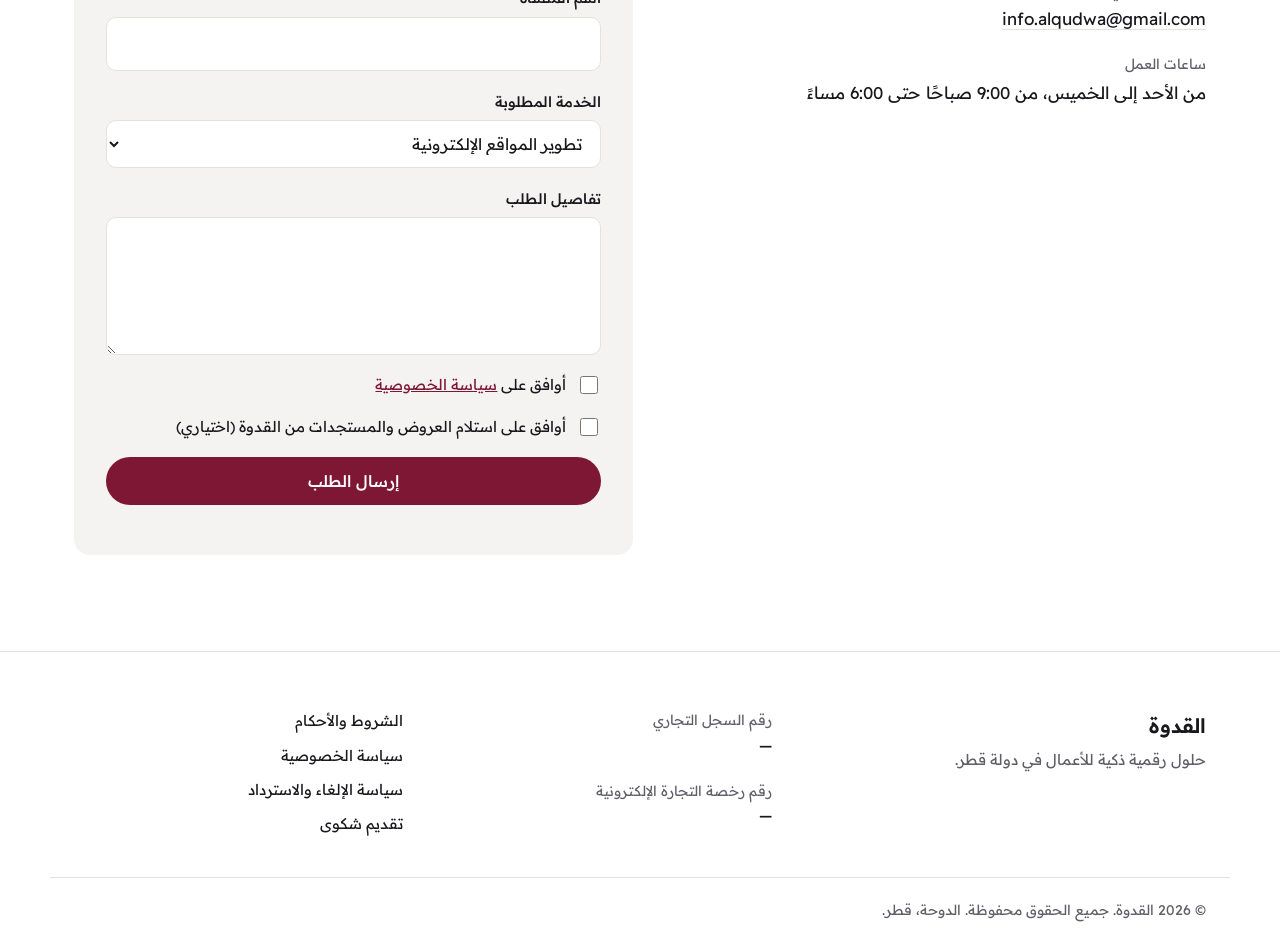
==== commit 92fb761b: "Remove duplicate services section; show service details in the building panel Co-Authored-By: Claude" ====
--- a/index.html
+++ b/index.html
@@ -20,7 +20,7 @@
         <span class="brand-name" data-i18n="brand">القدوة</span>
       </a>
       <nav class="nav" aria-label="Main">
-        <a href="#services" data-i18n="navServices">خدماتنا</a>
+        <a href="#top" data-i18n="navServices">خدماتنا</a>
         <a href="#process" data-i18n="navProcess">منهجية العمل</a>
         <a href="#contact" data-i18n="navContact">تواصل معنا</a>
       </nav>
@@ -40,7 +40,6 @@
           <p class="lead" data-i18n="heroLead">من قطر، نبني مواقع فيها مساعد ذكي يرد على عملائك، ونربطها بواتساب، ونصمم عروضًا تفاعلية للمشاريع العقارية.</p>
           <div class="hero-actions">
             <a class="btn btn-primary" href="#contact" data-i18n="ctaQuote">طلب عرض سعر</a>
-            <a class="btn btn-ghost" href="#services" data-i18n="ctaServices">استعراض الخدمات</a>
           </div>
         </div>
 
@@ -50,6 +49,7 @@
             <p class="floor-num" id="floorNum"></p>
             <h2 class="floor-title" id="floorTitle"></h2>
             <p class="floor-text" id="floorText"></p>
+            <ul class="floor-list" id="floorList"></ul>
             <a class="floor-link" id="floorLink" href="#contact" data-i18n="floorCta">اطلب هذه الخدمة</a>
           </div>
           <p class="tower-hint" id="towerHint" data-i18n="towerHint">اضغط على أي طابق لترى الخدمة</p>
@@ -57,14 +57,6 @@
       </div>
     </section>
 
-    <!-- SERVICES -->
-    <section class="section" id="services">
-      <div class="wrap">
-        <h2 class="section-title" data-i18n="servicesTitle">ماذا نبني لك</h2>
-        <p class="section-lead" data-i18n="servicesLead">كل خدمة تُطلب لوحدها، أو نجمعها لك في نظام واحد.</p>
-        <div class="service-list" id="serviceList"></div>
-      </div>
-    </section>
 
     <!-- PROCESS (a real sequence) -->
     <section class="section section-stone" id="process">
--- a/styles.css
+++ b/styles.css
@@ -154,6 +154,8 @@
 .floor-num { font-size: .875rem; color: var(--maroon); font-weight: 500; }
 .floor-title { font-size: 1.375rem; font-weight: 600; margin-top: 6px; line-height: 1.35; }
 .floor-text { margin-top: 10px; color: var(--muted); font-size: .9688rem; }
+.floor-list { margin: 12px 0 0; padding: 0; list-style: none; display: flex; flex-wrap: wrap; gap: 8px; }
+.floor-list li { font-size: .875rem; padding: 4px 12px; border: 1px solid var(--line); border-radius: 999px; color: var(--ink); }
 .floor-link {
   display: inline-block; margin-top: 16px; color: var(--maroon); font-weight: 500;
   text-underline-offset: 5px;
@@ -178,27 +180,6 @@
 .section-lead { margin-top: 12px; color: var(--muted); max-width: 52ch; }
 @media (max-width: 600px) { .section { padding: 64px 0; } }
 
-/* Services: rows, not cards */
-.service-list { margin-top: 48px; border-top: 1px solid var(--line); }
-.service {
-  display: grid; grid-template-columns: 64px minmax(0, 1fr) minmax(0, 1.4fr);
-  gap: 24px; padding: 32px 0; border-bottom: 1px solid var(--line);
-  scroll-margin-top: 96px;
-}
-.service.is-highlight { background: linear-gradient(to left, var(--maroon-soft), transparent 70%); }
-html[dir="ltr"] .service.is-highlight { background: linear-gradient(to right, var(--maroon-soft), transparent 70%); }
-.service-icon { width: 40px; height: 40px; color: var(--maroon); }
-.service h3 { font-size: 1.25rem; font-weight: 600; line-height: 1.4; }
-.service-floor { display: block; font-size: .8125rem; color: var(--muted); font-weight: 400; margin-top: 4px; }
-.service p { color: var(--muted); }
-.service ul { margin: 12px 0 0; padding: 0; list-style: none; display: flex; flex-wrap: wrap; gap: 8px; }
-.service li {
-  font-size: .875rem; padding: 4px 12px; border: 1px solid var(--line); border-radius: 999px; color: var(--ink);
-}
-@media (max-width: 760px) {
-  .service { grid-template-columns: 40px 1fr; gap: 16px; }
-  .service-body { grid-column: 2; }
-}
 
 /* Process: genuinely ordered */
 .steps {
